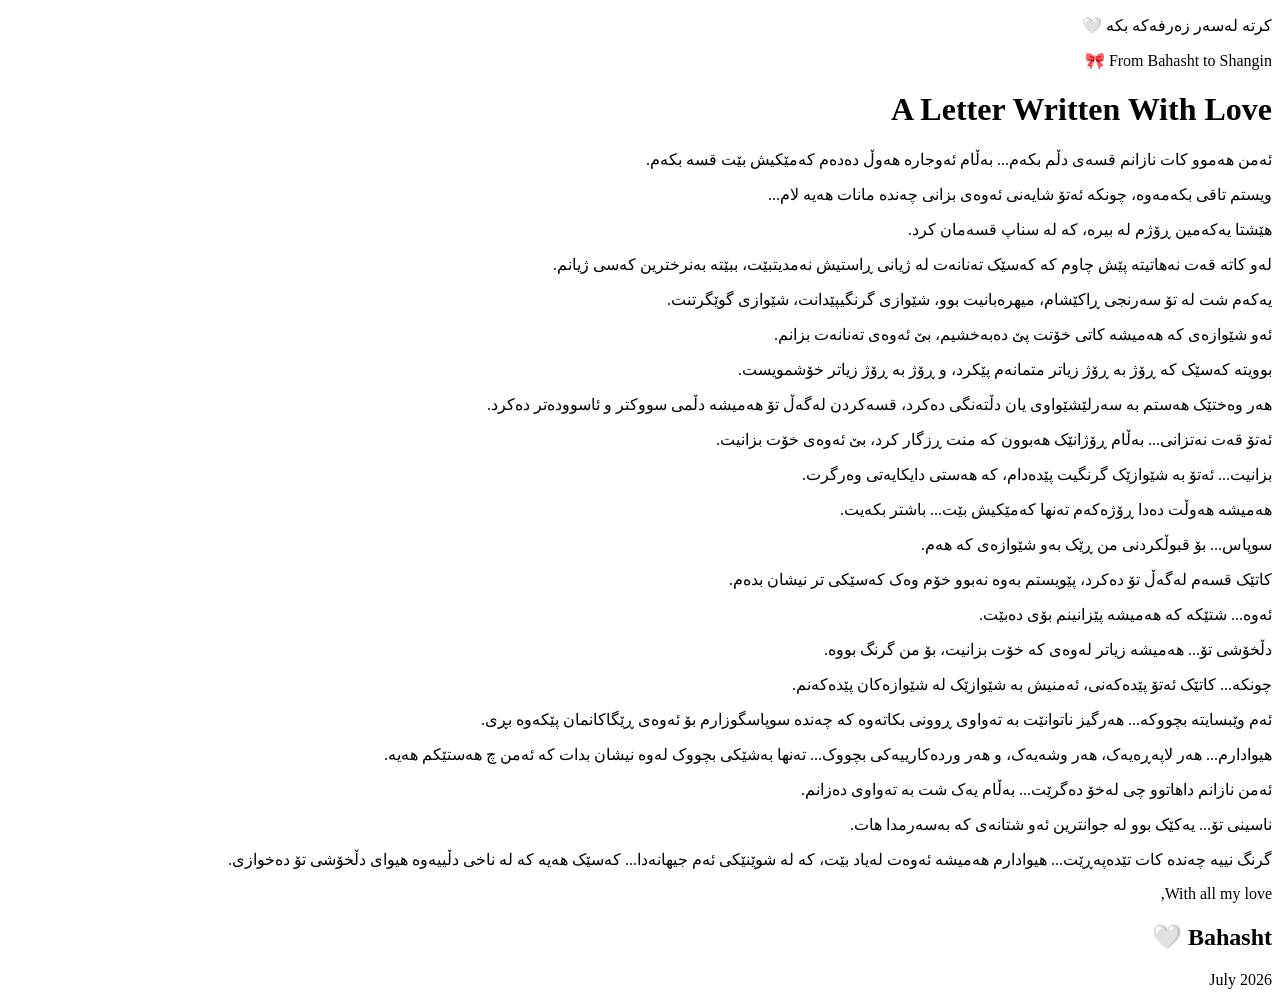
==== letter.html @ 759fcafc "Create letter.html" ====
<!DOCTYPE html>
<html lang="ku" dir="rtl">

<head>

    <meta charset="UTF-8">

    <meta
        name="viewport"
        content="width=device-width, initial-scale=1.0">

    <title>My Letter 🤍</title>

    <link
        rel="preconnect"
        href="https://fonts.googleapis.com">

    <link
        rel="preconnect"
        href="https://fonts.gstatic.com"
        crossorigin>

    <link
        href="https://fonts.googleapis.com/css2?family=Poppins:wght@300;400;500;600;700&family=Noto+Sans+Arabic:wght@400;500;700&display=swap"
        rel="stylesheet">

    <link
        rel="stylesheet"
        href="letter.css">

</head>

<body>

    <div class="blur blur-one"></div>
    <div class="blur blur-two"></div>

    <main class="letter-page">

        <div class="envelope-area">

            <div
                class="envelope"
                id="envelope">

                <div class="envelope-top"></div>

                <div class="envelope-body"></div>

                <div class="envelope-shadow"></div>

            </div>

            <p class="tap-text">

                کرتە لەسەر زەرفەکە بکە 🤍

            </p>

        </div>
                    <!-- ========================= -->
            <!-- Letter Paper -->
            <!-- ========================= -->

            <div
                class="letter-paper"
                id="letterPaper">

                <div class="paper-header">

                    <span class="paper-subtitle">

                        From Bahasht to Shangin 🎀

                    </span>

                    <h1>

                        A Letter Written
                        With Love

                    </h1>

                    <div class="paper-line"></div>

                </div>

                <div class="paper-content">

                    <p class="letter-paragraph">

                        ئەمن هەموو کات نازانم
                        قسەی دڵم بکەم...
                        بەڵام ئەوجارە
                        هەوڵ دەدەم
                        کەمێکیش بێت
                        قسە بکەم.

                    </p>

                    <p class="letter-paragraph">

                        ویستم تاقی بکەمەوە،
                        چونکە ئەتۆ
                        شایەنی ئەوەی
                        بزانی چەندە
                        مانات هەیە
                        لام...

                    </p>

                    <p class="letter-paragraph">

                        هێشتا یەکەمین ڕۆژم
                        لە بیرە،
                        کە لە سناپ
                        قسەمان کرد.

                    </p>

                </div>

            </div>

        </div>

    </main>

    <script src="letter.js"></script>

</body>

</html>
                    <p class="letter-paragraph">

                        لەو کاتە
                        قەت نەهاتیتە پێش چاوم
                        کە کەسێک
                        تەنانەت لە ژیانی ڕاستیش
                        نەمدیتبێت،
                        ببێتە بەنرخترین
                        کەسی ژیانم.

                    </p>

                    <p class="letter-paragraph">

                        یەکەم شت
                        لە تۆ
                        سەرنجی ڕاکێشام،
                        میهرەبانیت بوو،
                        شێوازی گرنگیپێدانت،
                        شێوازی گوێگرتنت.

                    </p>

                    <p class="letter-paragraph">

                        ئەو شێوازەی
                        کە هەمیشە
                        کاتی خۆتت
                        پێ دەبەخشیم،
                        بێ ئەوەی
                        تەنانەت بزانم.

                    </p>

                    <p class="letter-paragraph">

                        بوویتە کەسێک
                        کە ڕۆژ بە ڕۆژ
                        زیاتر
                        متمانەم پێکرد،
                        و ڕۆژ بە ڕۆژ
                        زیاتر
                        خۆشمویست.

                    </p>
                                        <p class="letter-paragraph">

                        هەر وەختێک
                        هەستم بە
                        سەرلێشێواوی
                        یان دڵتەنگی دەکرد،

                        قسەکردن
                        لەگەڵ تۆ
                        هەمیشە
                        دڵمی سووکتر
                        و ئاسوودەتر دەکرد.

                    </p>

                    <p class="letter-paragraph">

                        ئەتۆ
                        قەت نەتزانی...

                        بەڵام
                        ڕۆژانێک هەبوون
                        کە منت
                        ڕزگار کرد،

                        بێ ئەوەی
                        خۆت
                        بزانیت.

                    </p>

                    <p class="letter-paragraph">

                        بزانیت...

                        ئەتۆ
                        بە شێوازێک
                        گرنگیت پێدەدام،

                        کە هەستی
                        دایکایەتی
                        وەرگرت.

                    </p>

                    <p class="letter-paragraph">

                        هەمیشە
                        هەوڵت دەدا

                        ڕۆژەکەم

                        تەنها
                        کەمێکیش بێت...

                        باشتر بکەیت.

                    </p>

                    <p class="letter-paragraph">

                        سوپاس...

                        بۆ قبوڵکردنی من

                        ڕێک
                        بەو شێوازەی
                        کە هەم.

                    </p>
                                        <p class="letter-paragraph">

                        کاتێک
                        قسەم لەگەڵ تۆ دەکرد،

                        پێویستم
                        بەوە نەبوو
                        خۆم
                        وەک کەسێکی تر
                        نیشان بدەم.

                    </p>

                    <p class="letter-paragraph">

                        ئەوە...

                        شتێکە
                        کە هەمیشە
                        پێزانینم
                        بۆی دەبێت.

                    </p>

                    <p class="letter-paragraph">

                        دڵخۆشی تۆ...

                        هەمیشە
                        زیاتر لەوەی
                        کە خۆت بزانیت،

                        بۆ من
                        گرنگ بووە.

                    </p>

                    <p class="letter-paragraph">

                        چونکە...

                        کاتێک
                        ئەتۆ پێدەکەنی،

                        ئەمنیش
                        بە شێوازێک
                        لە شێوازەکان
                        پێدەکەنم.

                    </p>

                    <p class="letter-paragraph">

                        ئەم وێبسایتە بچووکە...

                        هەرگیز
                        ناتوانێت
                        بە تەواوی
                        ڕوونی بکاتەوە

                        کە چەندە
                        سوپاسگوزارم

                        بۆ ئەوەی
                        ڕێگاکانمان
                        پێکەوە بڕی.

                    </p>
                                        <p class="letter-paragraph">

                        هیوادارم...

                        هەر لاپەڕەیەک،

                        هەر وشەیەک،

                        و هەر وردەکارییەکی بچووک...

                        تەنها بەشێکی بچووک

                        لەوە نیشان بدات

                        کە ئەمن

                        چ هەستێکم هەیە.

                    </p>

                    <p class="letter-paragraph">

                        ئەمن

                        نازانم

                        داهاتوو

                        چی لەخۆ دەگرێت...

                        بەڵام

                        یەک شت

                        بە تەواوی دەزانم.

                    </p>

                    <p class="letter-paragraph">

                        ناسینی تۆ...

                        یەکێک بوو

                        لە جوانترین

                        ئەو شتانەی

                        کە بەسەرمدا هات.

                    </p>

                    <p class="letter-paragraph">

                        گرنگ نییە

                        چەندە کات

                        تێدەپەڕێت...

                        هیوادارم

                        هەمیشە

                        ئەوەت لەیاد بێت،

                        کە لە شوێنێکی

                        ئەم جیهانەدا...

                        کەسێک هەیە

                        کە لە ناخی دڵییەوە

                        هیوای دڵخۆشی تۆ دەخوازی.

                    </p>

                </div>

                <div class="letter-footer">

                    <p class="footer-text">

                        With all my love,

                    </p>

                    <h2 class="signature">

                        Bahasht 🤍

                    </h2>

                    <span class="letter-date">

                        July 2026

                    </span>

                </div>

            </div>

        </div>

    </main>

    <script src="letter.js"></script>

</body>

</html>
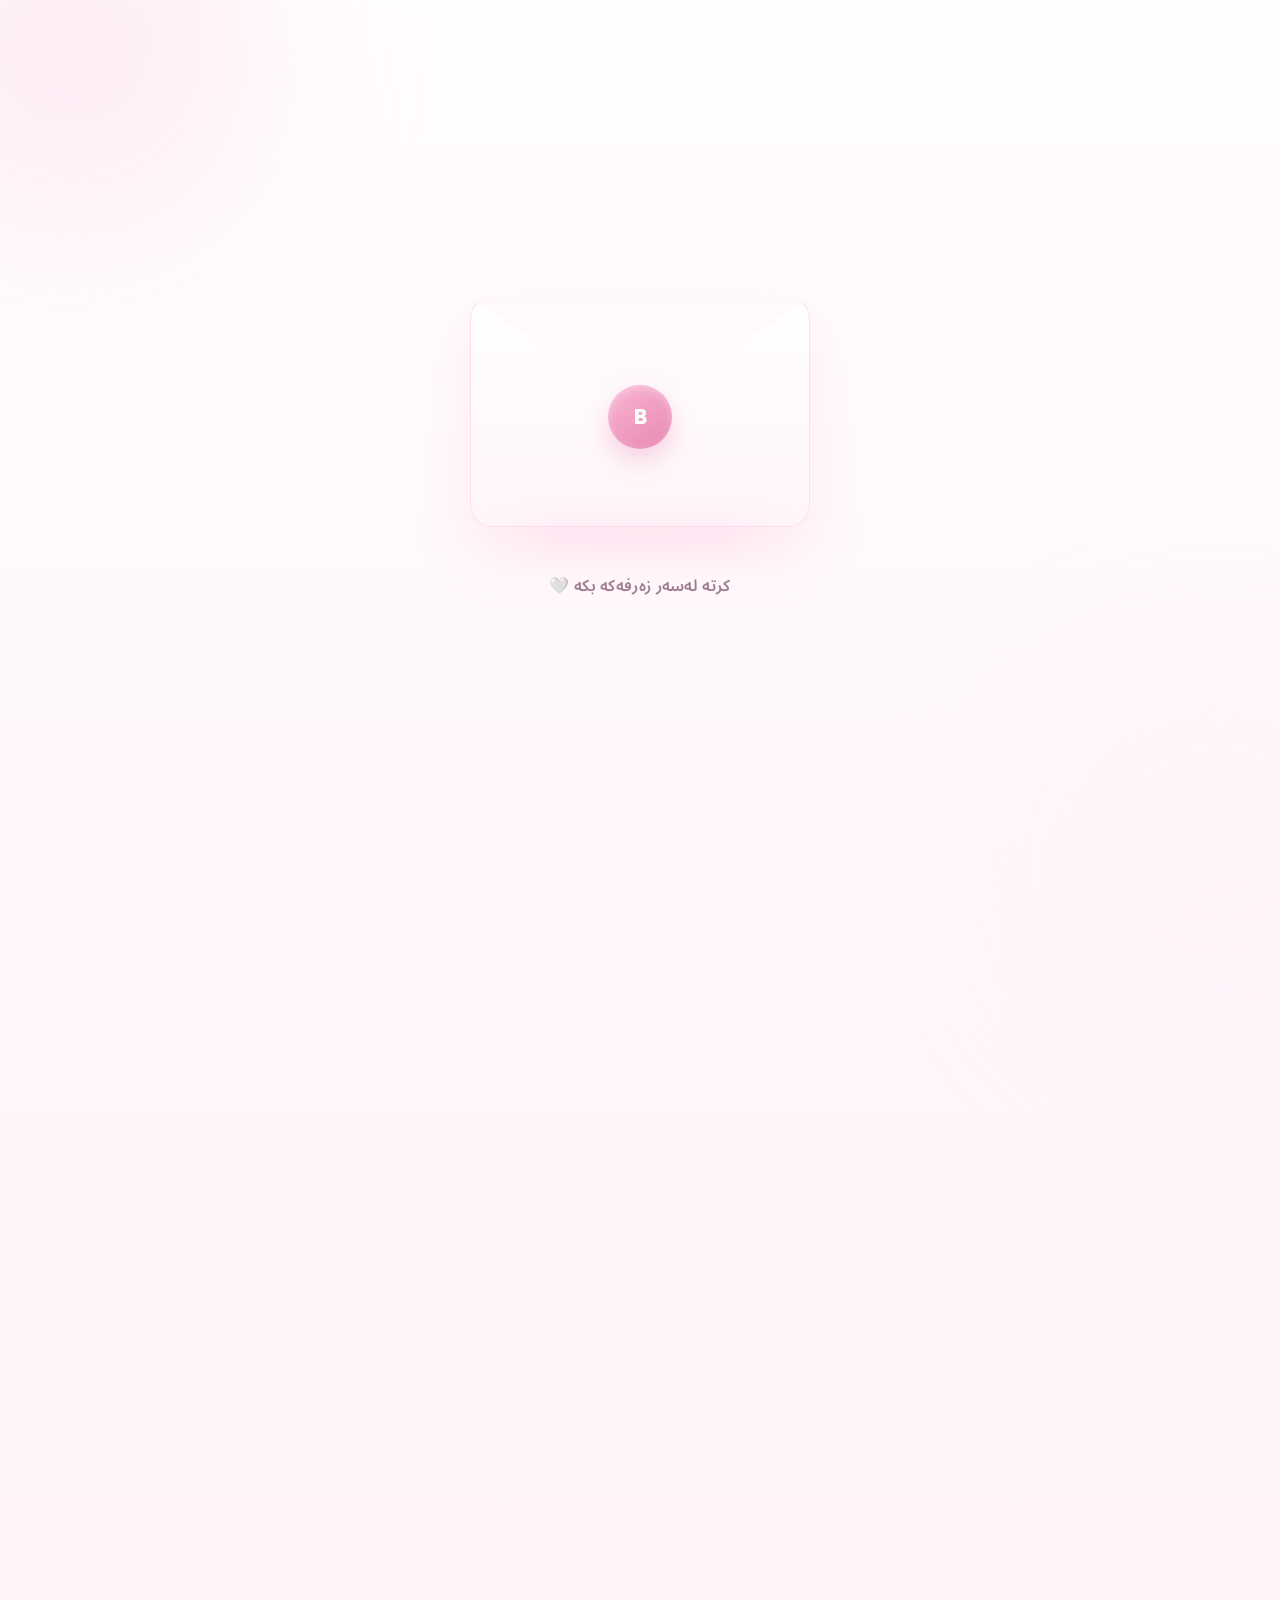
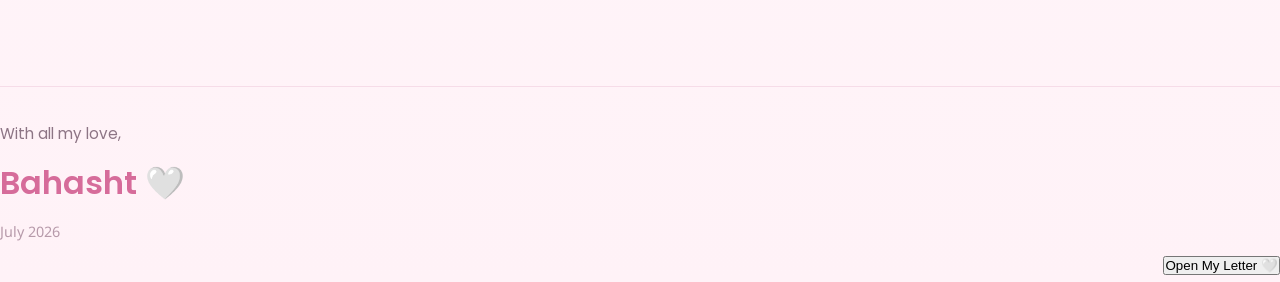
==== commit c46e1973: "Update letter.html" ====
--- a/letter.html
+++ b/letter.html
@@ -419,7 +419,11 @@
             </div>
 
         </div>
-
+<div class="continue-area">
+    <button id="continueBtn" class="continue-btn">
+        🤍 Open My Letter
+    </button>
+</div>
     </main>
 
     <script src="letter.js"></script>
--- a/letter.css
+++ b/letter.css
@@ -0,0 +1,745 @@
+/* ===========================================
+   Reset
+=========================================== */
+
+*{
+
+    margin:0;
+
+    padding:0;
+
+    box-sizing:border-box;
+
+}
+
+html{
+
+    scroll-behavior:smooth;
+
+}
+
+body{
+
+    font-family:"Noto Sans Arabic",sans-serif;
+
+    background:linear-gradient(
+        180deg,
+        #fffdfd 0%,
+        #fff7fb 45%,
+        #fff2f7 100%
+    );
+
+    color:#5f5460;
+
+    min-height:100vh;
+
+    overflow-x:hidden;
+
+    position:relative;
+
+}
+
+
+/* ===========================================
+   Background Blur
+=========================================== */
+
+.blur{
+
+    position:fixed;
+
+    border-radius:50%;
+
+    filter:blur(95px);
+
+    opacity:.55;
+
+    z-index:-1;
+
+}
+
+.blur-one{
+
+    width:320px;
+
+    height:320px;
+
+    background:#ffd9eb;
+
+    top:-120px;
+
+    left:-90px;
+
+}
+
+.blur-two{
+
+    width:280px;
+
+    height:280px;
+
+    background:#ffeff7;
+
+    bottom:-100px;
+
+    right:-80px;
+
+}
+
+
+/* ===========================================
+   Page
+=========================================== */
+
+.letter-page{
+
+    width:min(92%,820px);
+
+    margin:auto;
+
+    min-height:100vh;
+
+    display:flex;
+
+    justify-content:center;
+
+    align-items:center;
+
+    padding:70px 0;
+
+}
+
+.envelope-area{
+
+    width:100%;
+
+    text-align:center;
+
+}
+/* ===========================================
+   Envelope
+=========================================== */
+
+.envelope{
+
+    position:relative;
+
+    width:340px;
+
+    height:230px;
+
+    margin:0 auto;
+
+    cursor:pointer;
+
+    transition:
+        transform .45s ease;
+
+    animation:floatEnvelope 4s ease-in-out infinite;
+
+}
+
+.envelope:hover{
+
+    transform:scale(1.02);
+
+}
+
+.envelope-body{
+
+    position:absolute;
+
+    inset:0;
+
+    background:linear-gradient(
+        180deg,
+        #fffefe 0%,
+        #fff5fa 100%
+    );
+
+    border-radius:22px;
+
+    border:1px solid rgba(255,220,235,.9);
+
+    box-shadow:
+        0 25px 55px rgba(255,181,212,.22);
+
+}
+
+.envelope-top{
+
+    position:absolute;
+
+    left:0;
+
+    top:0;
+
+    width:100%;
+
+    height:115px;
+
+    background:#fff9fc;
+
+    clip-path:polygon(0 0,100% 0,50% 100%);
+
+    border-top-left-radius:22px;
+
+    border-top-right-radius:22px;
+
+    transform-origin:top;
+
+    transition:transform .9s ease;
+
+    z-index:5;
+
+}
+
+.envelope-shadow{
+
+    position:absolute;
+
+    left:50%;
+
+    bottom:-22px;
+
+    transform:translateX(-50%);
+
+    width:75%;
+
+    height:22px;
+
+    background:rgba(255,196,220,.35);
+
+    filter:blur(18px);
+
+    border-radius:50%;
+
+}
+/* ===========================================
+   Wax Seal
+=========================================== */
+
+.envelope::after{
+
+    content:"B";
+
+    position:absolute;
+
+    left:50%;
+
+    top:52%;
+
+    transform:translate(-50%,-50%);
+
+    width:64px;
+
+    height:64px;
+
+    border-radius:50%;
+
+    background:linear-gradient(
+        145deg,
+        #f9b4d2,
+        #e889b3
+    );
+
+    color:#ffffff;
+
+    font-family:"Poppins",sans-serif;
+
+    font-size:1.3rem;
+
+    font-weight:700;
+
+    display:flex;
+
+    align-items:center;
+
+    justify-content:center;
+
+    box-shadow:
+        0 12px 25px rgba(233,137,179,.35),
+        inset 0 3px 8px rgba(255,255,255,.35);
+
+    z-index:8;
+
+    transition:
+        transform .8s ease,
+        opacity .6s ease;
+
+}
+
+
+/* ===========================================
+   Tap Text
+=========================================== */
+
+.tap-text{
+
+    margin-top:42px;
+
+    font-size:1rem;
+
+    color:#9c7d90;
+
+    font-weight:600;
+
+    letter-spacing:.3px;
+
+    animation:fadeText 2.5s ease-in-out infinite;
+
+}
+
+
+/* ===========================================
+   Floating Animation
+=========================================== */
+
+@keyframes floatEnvelope{
+
+    0%{
+
+        transform:translateY(0);
+
+    }
+
+    50%{
+
+        transform:translateY(-10px);
+
+    }
+
+    100%{
+
+        transform:translateY(0);
+
+    }
+
+}
+
+@keyframes fadeText{
+
+    0%{
+
+        opacity:.45;
+
+    }
+
+    50%{
+
+        opacity:1;
+
+    }
+
+    100%{
+
+        opacity:.45;
+
+    }
+
+}
+/* ===========================================
+   Letter Paper
+=========================================== */
+
+.letter-paper{
+
+    position:absolute;
+
+    left:50%;
+
+    top:35px;
+
+    transform:translateX(-50%) translateY(80px);
+
+    width:88%;
+
+    background:#fffefd;
+
+    border-radius:22px;
+
+    padding:42px 34px;
+
+    box-shadow:
+        0 22px 50px rgba(255,188,217,.18);
+
+    border:1px solid rgba(255,235,244,.9);
+
+    opacity:0;
+
+    visibility:hidden;
+
+    transition:
+        all .9s ease;
+
+    z-index:2;
+
+}
+
+.paper-header{
+
+    text-align:center;
+
+    margin-bottom:42px;
+
+}
+
+.paper-subtitle{
+
+    display:inline-block;
+
+    padding:8px 20px;
+
+    border-radius:999px;
+
+    background:#fff2f8;
+
+    color:#d56b99;
+
+    font-family:"Poppins",sans-serif;
+
+    font-weight:600;
+
+    font-size:.9rem;
+
+}
+
+.paper-header h1{
+
+    margin-top:18px;
+
+    color:#6b5262;
+
+    font-family:"Poppins",sans-serif;
+
+    font-size:2rem;
+
+    font-weight:700;
+
+}
+
+.paper-line{
+
+    width:90px;
+
+    height:4px;
+
+    margin:22px auto 0;
+
+    border-radius:999px;
+
+    background:linear-gradient(
+        90deg,
+        #ffbfdc,
+        #ffe2ef
+    );
+
+}
+/* ===========================================
+   Letter Content
+=========================================== */
+
+.paper-content{
+
+    display:flex;
+
+    flex-direction:column;
+
+    gap:26px;
+
+}
+
+.letter-paragraph{
+
+    color:#675865;
+
+    font-size:1.05rem;
+
+    line-height:2.4;
+
+    font-weight:500;
+
+    opacity:0;
+
+    transform:translateY(25px);
+
+    transition:
+        opacity .8s ease,
+        transform .8s ease;
+
+}
+
+.letter-paragraph.show{
+
+    opacity:1;
+
+    transform:translateY(0);
+
+}
+
+
+/* ===========================================
+   Letter Footer
+=========================================== */
+
+.letter-footer{
+
+    margin-top:60px;
+
+    padding-top:35px;
+
+    border-top:1px solid #f6dce8;
+
+    text-align:left;
+
+    direction:ltr;
+
+}
+
+.footer-text{
+
+    font-family:"Poppins",sans-serif;
+
+    color:#8d7585;
+
+    font-size:.95rem;
+
+    margin-bottom:14px;
+
+}
+
+.signature{
+
+    font-family:"Poppins",sans-serif;
+
+    color:#d66c9a;
+
+    font-size:2rem;
+
+    font-weight:600;
+
+}
+
+.letter-date{
+
+    display:block;
+
+    margin-top:10px;
+
+    color:#b79aaa;
+
+    font-size:.9rem;
+
+}
+/* ===========================================
+   Open Envelope
+=========================================== */
+
+.envelope.open .envelope-top{
+
+    transform:rotateX(180deg);
+
+}
+
+.envelope.open::after{
+
+    opacity:0;
+
+    transform:translate(-50%,-50%) scale(.7);
+
+}
+
+.letter-paper.show{
+
+    opacity:1;
+
+    visibility:visible;
+
+    transform:translateX(-50%) translateY(-20px);
+
+}
+
+
+/* ===========================================
+   Responsive
+=========================================== */
+
+@media (max-width:768px){
+
+    .envelope{
+
+        width:290px;
+
+        height:200px;
+
+    }
+
+    .letter-paper{
+
+        width:94%;
+
+        padding:30px 22px;
+
+    }
+
+    .paper-header h1{
+
+        font-size:1.6rem;
+
+    }
+
+    .letter-paragraph{
+
+        font-size:1rem;
+
+        line-height:2.2;
+
+    }
+
+    .signature{
+
+        font-size:1.7rem;
+
+    }
+
+}
+
+@media (max-width:480px){
+
+    .letter-page{
+
+        padding:40px 0;
+
+    }
+
+    .envelope{
+
+        width:250px;
+
+        height:175px;
+
+    }
+
+    .tap-text{
+
+        font-size:.9rem;
+
+    }
+
+    .paper-subtitle{
+
+        font-size:.8rem;
+
+    }
+
+    .paper-header h1{
+
+        font-size:1.35rem;
+
+    }
+
+    .letter-paper{
+
+        border-radius:18px;
+
+        padding:24px 18px;
+
+    }
+
+    .letter-paragraph{
+
+        font-size:.95rem;
+
+        line-height:2.1;
+
+    }
+
+    .signature{
+
+        font-size:1.5rem;
+
+    }
+
+/* ===========================================
+   Sparkles
+=========================================== */
+
+.sparkle{
+
+    position:fixed;
+
+    pointer-events:none;
+
+    user-select:none;
+
+    z-index:1000;
+
+    animation:sparkle 1.8s ease forwards;
+
+}
+
+@keyframes sparkle{
+
+    0%{
+
+        opacity:0;
+
+        transform:scale(.3);
+
+    }
+
+    50%{
+
+        opacity:1;
+
+        transform:scale(1);
+
+    }
+
+    100%{
+
+        opacity:0;
+
+        transform:translateY(-30px) scale(.6);
+
+    }
+
+}
+
+// ==========================================
+// Continue Button
+// ==========================================
+
+const continueButton =
+document.getElementById("continueButton");
+
+function showContinueButton(){
+
+    setTimeout(()=>{
+
+        if(continueButton){
+
+            continueButton.classList.add("show");
+
+        }
+
+    },2500);
+
+}
+
+continueButton?.addEventListener("click",()=>{
+
+    window.location.href="story.html";
+
+});
+
+
+// ==========================================
+// Show Button After Reading
+// ==========================================
+
+setTimeout(()=>{
+
+    showContinueButton();
+
+},5000);
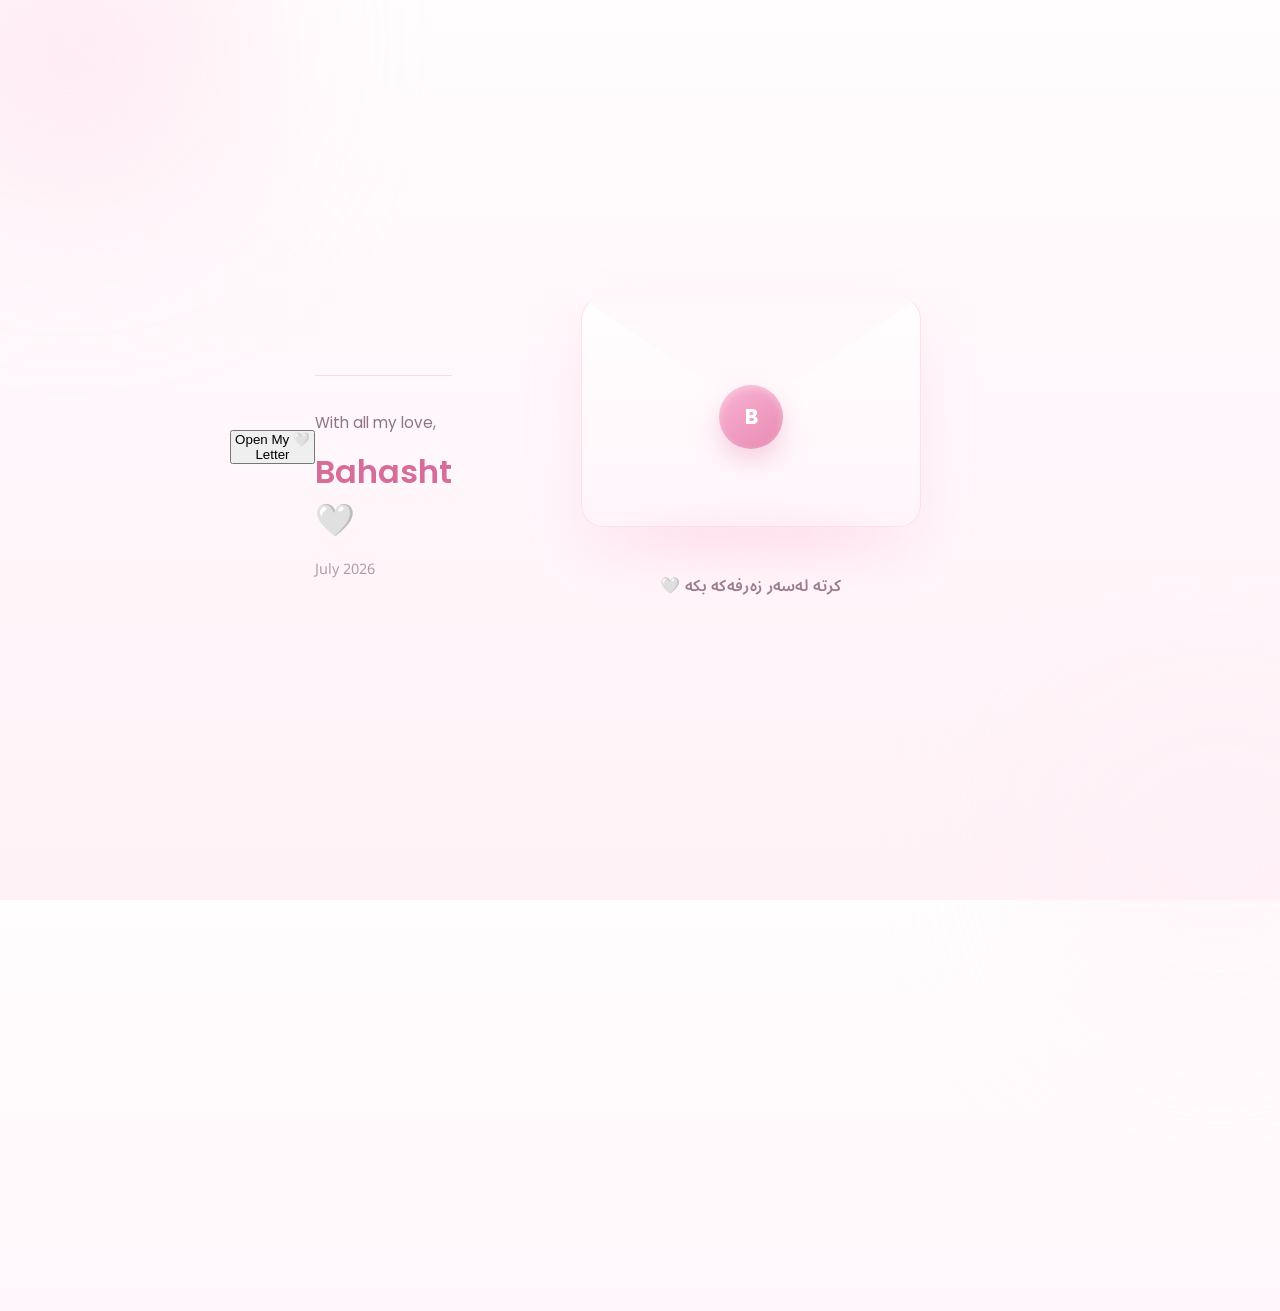
==== commit 7a43d620: "Update letter.html" ====
--- a/letter.html
+++ b/letter.html
@@ -119,18 +119,6 @@
                     </p>
 
                 </div>
-
-            </div>
-
-        </div>
-
-    </main>
-
-    <script src="letter.js"></script>
-
-</body>
-
-</html>
                     <p class="letter-paragraph">
 
                         لەو کاتە
--- a/letter.css
+++ b/letter.css
@@ -703,43 +703,3 @@
         transform:translateY(-30px) scale(.6);
 
     }
-
-}
-
-// ==========================================
-// Continue Button
-// ==========================================
-
-const continueButton =
-document.getElementById("continueButton");
-
-function showContinueButton(){
-
-    setTimeout(()=>{
-
-        if(continueButton){
-
-            continueButton.classList.add("show");
-
-        }
-
-    },2500);
-
-}
-
-continueButton?.addEventListener("click",()=>{
-
-    window.location.href="story.html";
-
-});
-
-
-// ==========================================
-// Show Button After Reading
-// ==========================================
-
-setTimeout(()=>{
-
-    showContinueButton();
-
-},5000);
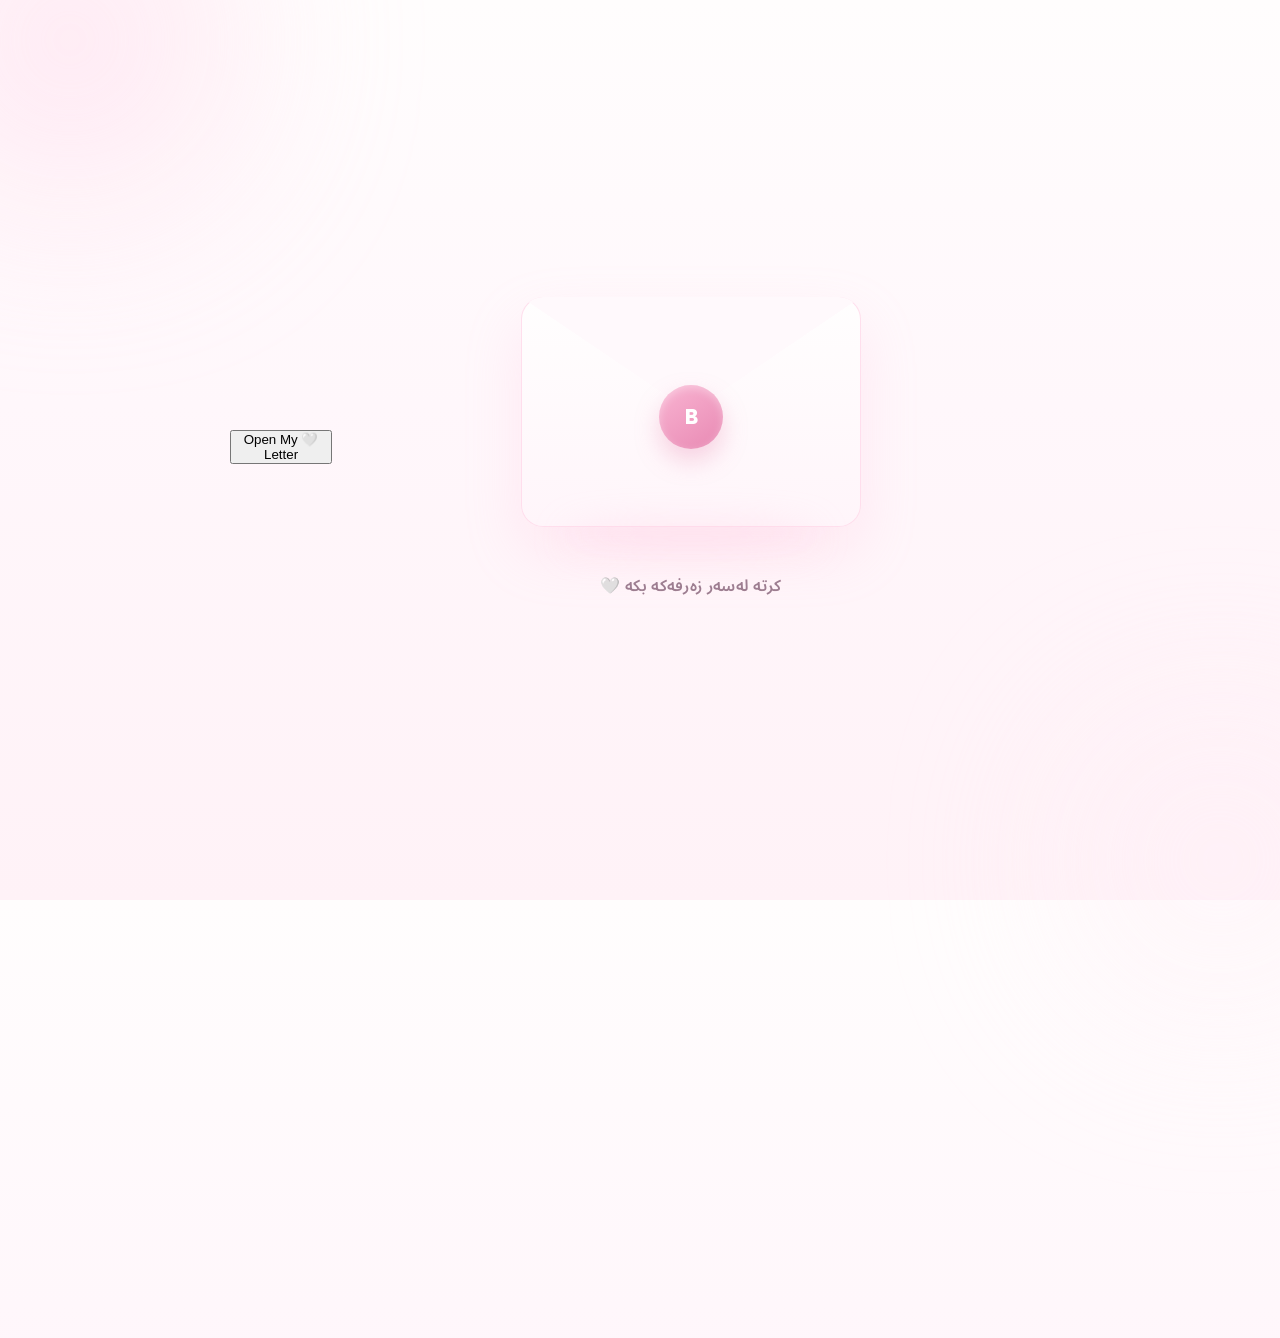
==== commit 08d9ab9a: "Create letter.html" ====
--- a/letter.html
+++ b/letter.html
@@ -2,420 +2,185 @@
 <html lang="ku" dir="rtl">
 
 <head>
-
     <meta charset="UTF-8">
-
-    <meta
-        name="viewport"
-        content="width=device-width, initial-scale=1.0">
+    <meta name="viewport" content="width=device-width, initial-scale=1.0">
 
     <title>My Letter 🤍</title>
 
-    <link
-        rel="preconnect"
-        href="https://fonts.googleapis.com">
+    <link rel="preconnect" href="https://fonts.googleapis.com">
+    <link rel="preconnect" href="https://fonts.gstatic.com" crossorigin>
 
-    <link
-        rel="preconnect"
-        href="https://fonts.gstatic.com"
-        crossorigin>
+    <link href="https://fonts.googleapis.com/css2?family=Poppins:wght@300;400;500;600;700&family=Noto+Sans+Arabic:wght@400;500;700&display=swap" rel="stylesheet">
 
-    <link
-        href="https://fonts.googleapis.com/css2?family=Poppins:wght@300;400;500;600;700&family=Noto+Sans+Arabic:wght@400;500;700&display=swap"
-        rel="stylesheet">
-
-    <link
-        rel="stylesheet"
-        href="letter.css">
-
+    <link rel="stylesheet" href="letter_fixed.css">
 </head>
 
 <body>
 
-    <div class="blur blur-one"></div>
-    <div class="blur blur-two"></div>
+<div class="blur blur-one"></div>
+<div class="blur blur-two"></div>
 
-    <main class="letter-page">
+<main class="letter-page">
 
-        <div class="envelope-area">
+<div class="envelope-area">
 
-            <div
-                class="envelope"
-                id="envelope">
+<div class="envelope" id="envelope">
 
-                <div class="envelope-top"></div>
+<div class="envelope-top"></div>
 
-                <div class="envelope-body"></div>
+<div class="envelope-body"></div>
 
-                <div class="envelope-shadow"></div>
+<div class="envelope-shadow"></div>
 
-            </div>
+</div>
 
-            <p class="tap-text">
+<p class="tap-text">
+کرتە لەسەر زەرفەکە بکە 🤍
+</p>
 
-                کرتە لەسەر زەرفەکە بکە 🤍
+</div>
 
-            </p>
+<div class="letter-paper" id="letterPaper">
 
-        </div>
-                    <!-- ========================= -->
-            <!-- Letter Paper -->
-            <!-- ========================= -->
+<div class="paper-header">
 
-            <div
-                class="letter-paper"
-                id="letterPaper">
+<span class="paper-subtitle">
+From Bahasht to Shangin 🎀
+</span>
 
-                <div class="paper-header">
+<h1>
+A Letter Written With Love
+</h1>
 
-                    <span class="paper-subtitle">
+<div class="paper-line"></div>
 
-                        From Bahasht to Shangin 🎀
+</div>
 
-                    </span>
+<div class="paper-content">
+  <p class="letter-paragraph">
+هەمیشە هەوڵت دەدا
+ڕۆژەکەم
+تەنها کەمێکیش بێت
+باشتر بکەیت.
+</p>
 
-                    <h1>
+<p class="letter-paragraph">
+سوپاس...
+بۆ قبوڵکردنی من
+ڕێک بەو شێوازەی
+کە هەم.
+</p>
 
-                        A Letter Written
-                        With Love
+<p class="letter-paragraph">
+کاتێک قسەم لەگەڵ تۆ دەکرد،
+پێویستم بەوە نەبوو
+خۆم وەک کەسێکی تر
+نیشان بدەم.
+</p>
 
-                    </h1>
+<p class="letter-paragraph">
+ئەوە...
+شتێکە
+کە هەمیشە
+پێزانینم بۆی دەبێت.
+</p>
 
-                    <div class="paper-line"></div>
+<p class="letter-paragraph">
+دڵخۆشی تۆ...
+هەمیشە زیاتر لەوەی
+کە خۆت بزانیت،
+بۆ من گرنگ بووە.
+</p>
 
-                </div>
+<p class="letter-paragraph">
+چونکە...
+کاتێک ئەتۆ پێدەکەنی،
+ئەمنیش بە شێوازێک
+لە شێوازەکان
+پێدەکەنم.
+</p>
 
-                <div class="paper-content">
+<p class="letter-paragraph">
+ئەم وێبسایتە بچووکە...
+هەرگیز ناتوانێت
+بە تەواوی ڕوونی بکاتەوە
+کە چەندە سوپاسگوزارم
+بۆ ئەوەی ڕێگاکانمان
+پێکەوە بڕی.
+</p>
 
-                    <p class="letter-paragraph">
+<p class="letter-paragraph">
+هیوادارم...
+هەر لاپەڕەیەک،
+هەر وشەیەک،
+و هەر وردەکارییەکی بچووک...
+تەنها بەشێکی بچووک
+لەوە نیشان بدات
+کە ئەمن
+چ هەستێکم هەیە.
+</p>
 
-                        ئەمن هەموو کات نازانم
-                        قسەی دڵم بکەم...
-                        بەڵام ئەوجارە
-                        هەوڵ دەدەم
-                        کەمێکیش بێت
-                        قسە بکەم.
+<p class="letter-paragraph">
+ئەمن نازانم
+داهاتوو
+چی لەخۆ دەگرێت...
+بەڵام
+یەک شت
+بە تەواوی دەزانم.
+</p>
 
-                    </p>
+<p class="letter-paragraph">
+ناسینی تۆ...
+یەکێک بوو
+لە جوانترین
+ئەو شتانەی
+کە بەسەرمدا هات.
+</p>
 
-                    <p class="letter-paragraph">
+<p class="letter-paragraph">
+گرنگ نییە
+چەندە کات
+تێدەپەڕێت...
+هیوادارم
+هەمیشە
+ئەوەت لەیاد بێت،
+کە لە شوێنێکی
+ئەم جیهانەدا...
+کەسێک هەیە
+کە لە ناخی دڵییەوە
+هیوای دڵخۆشی تۆ دەخوازی.
+</p>
+</div>
 
-                        ویستم تاقی بکەمەوە،
-                        چونکە ئەتۆ
-                        شایەنی ئەوەی
-                        بزانی چەندە
-                        مانات هەیە
-                        لام...
+<div class="letter-footer">
 
-                    </p>
+    <p class="footer-text">
+        With all my love,
+    </p>
 
-                    <p class="letter-paragraph">
+    <h2 class="signature">
+        Bahasht 🤍
+    </h2>
 
-                        هێشتا یەکەمین ڕۆژم
-                        لە بیرە،
-                        کە لە سناپ
-                        قسەمان کرد.
+    <span class="letter-date">
+        July 2026
+    </span>
 
-                    </p>
+</div>
 
-                </div>
-                    <p class="letter-paragraph">
+</div>
 
-                        لەو کاتە
-                        قەت نەهاتیتە پێش چاوم
-                        کە کەسێک
-                        تەنانەت لە ژیانی ڕاستیش
-                        نەمدیتبێت،
-                        ببێتە بەنرخترین
-                        کەسی ژیانم.
+<div class="continue-area">
 
-                    </p>
-
-                    <p class="letter-paragraph">
-
-                        یەکەم شت
-                        لە تۆ
-                        سەرنجی ڕاکێشام،
-                        میهرەبانیت بوو،
-                        شێوازی گرنگیپێدانت،
-                        شێوازی گوێگرتنت.
-
-                    </p>
-
-                    <p class="letter-paragraph">
-
-                        ئەو شێوازەی
-                        کە هەمیشە
-                        کاتی خۆتت
-                        پێ دەبەخشیم،
-                        بێ ئەوەی
-                        تەنانەت بزانم.
-
-                    </p>
-
-                    <p class="letter-paragraph">
-
-                        بوویتە کەسێک
-                        کە ڕۆژ بە ڕۆژ
-                        زیاتر
-                        متمانەم پێکرد،
-                        و ڕۆژ بە ڕۆژ
-                        زیاتر
-                        خۆشمویست.
-
-                    </p>
-                                        <p class="letter-paragraph">
-
-                        هەر وەختێک
-                        هەستم بە
-                        سەرلێشێواوی
-                        یان دڵتەنگی دەکرد،
-
-                        قسەکردن
-                        لەگەڵ تۆ
-                        هەمیشە
-                        دڵمی سووکتر
-                        و ئاسوودەتر دەکرد.
-
-                    </p>
-
-                    <p class="letter-paragraph">
-
-                        ئەتۆ
-                        قەت نەتزانی...
-
-                        بەڵام
-                        ڕۆژانێک هەبوون
-                        کە منت
-                        ڕزگار کرد،
-
-                        بێ ئەوەی
-                        خۆت
-                        بزانیت.
-
-                    </p>
-
-                    <p class="letter-paragraph">
-
-                        بزانیت...
-
-                        ئەتۆ
-                        بە شێوازێک
-                        گرنگیت پێدەدام،
-
-                        کە هەستی
-                        دایکایەتی
-                        وەرگرت.
-
-                    </p>
-
-                    <p class="letter-paragraph">
-
-                        هەمیشە
-                        هەوڵت دەدا
-
-                        ڕۆژەکەم
-
-                        تەنها
-                        کەمێکیش بێت...
-
-                        باشتر بکەیت.
-
-                    </p>
-
-                    <p class="letter-paragraph">
-
-                        سوپاس...
-
-                        بۆ قبوڵکردنی من
-
-                        ڕێک
-                        بەو شێوازەی
-                        کە هەم.
-
-                    </p>
-                                        <p class="letter-paragraph">
-
-                        کاتێک
-                        قسەم لەگەڵ تۆ دەکرد،
-
-                        پێویستم
-                        بەوە نەبوو
-                        خۆم
-                        وەک کەسێکی تر
-                        نیشان بدەم.
-
-                    </p>
-
-                    <p class="letter-paragraph">
-
-                        ئەوە...
-
-                        شتێکە
-                        کە هەمیشە
-                        پێزانینم
-                        بۆی دەبێت.
-
-                    </p>
-
-                    <p class="letter-paragraph">
-
-                        دڵخۆشی تۆ...
-
-                        هەمیشە
-                        زیاتر لەوەی
-                        کە خۆت بزانیت،
-
-                        بۆ من
-                        گرنگ بووە.
-
-                    </p>
-
-                    <p class="letter-paragraph">
-
-                        چونکە...
-
-                        کاتێک
-                        ئەتۆ پێدەکەنی،
-
-                        ئەمنیش
-                        بە شێوازێک
-                        لە شێوازەکان
-                        پێدەکەنم.
-
-                    </p>
-
-                    <p class="letter-paragraph">
-
-                        ئەم وێبسایتە بچووکە...
-
-                        هەرگیز
-                        ناتوانێت
-                        بە تەواوی
-                        ڕوونی بکاتەوە
-
-                        کە چەندە
-                        سوپاسگوزارم
-
-                        بۆ ئەوەی
-                        ڕێگاکانمان
-                        پێکەوە بڕی.
-
-                    </p>
-                                        <p class="letter-paragraph">
-
-                        هیوادارم...
-
-                        هەر لاپەڕەیەک،
-
-                        هەر وشەیەک،
-
-                        و هەر وردەکارییەکی بچووک...
-
-                        تەنها بەشێکی بچووک
-
-                        لەوە نیشان بدات
-
-                        کە ئەمن
-
-                        چ هەستێکم هەیە.
-
-                    </p>
-
-                    <p class="letter-paragraph">
-
-                        ئەمن
-
-                        نازانم
-
-                        داهاتوو
-
-                        چی لەخۆ دەگرێت...
-
-                        بەڵام
-
-                        یەک شت
-
-                        بە تەواوی دەزانم.
-
-                    </p>
-
-                    <p class="letter-paragraph">
-
-                        ناسینی تۆ...
-
-                        یەکێک بوو
-
-                        لە جوانترین
-
-                        ئەو شتانەی
-
-                        کە بەسەرمدا هات.
-
-                    </p>
-
-                    <p class="letter-paragraph">
-
-                        گرنگ نییە
-
-                        چەندە کات
-
-                        تێدەپەڕێت...
-
-                        هیوادارم
-
-                        هەمیشە
-
-                        ئەوەت لەیاد بێت،
-
-                        کە لە شوێنێکی
-
-                        ئەم جیهانەدا...
-
-                        کەسێک هەیە
-
-                        کە لە ناخی دڵییەوە
-
-                        هیوای دڵخۆشی تۆ دەخوازی.
-
-                    </p>
-
-                </div>
-
-                <div class="letter-footer">
-
-                    <p class="footer-text">
-
-                        With all my love,
-
-                    </p>
-
-                    <h2 class="signature">
-
-                        Bahasht 🤍
-
-                    </h2>
-
-                    <span class="letter-date">
-
-                        July 2026
-
-                    </span>
-
-                </div>
-
-            </div>
-
-        </div>
-<div class="continue-area">
     <button id="continueBtn" class="continue-btn">
         🤍 Open My Letter
     </button>
+
 </div>
-    </main>
 
-    <script src="letter.js"></script>
+</main>
+
+<script src="letter_fixed.js"></script>
 
 </body>
-
 </html>
--- a/letter_fixed.css
+++ b/letter_fixed.css
@@ -0,0 +1,708 @@
+/* ===========================================
+   Reset
+=========================================== */
+
+*{
+
+    margin:0;
+
+    padding:0;
+
+    box-sizing:border-box;
+
+}
+
+html{
+
+    scroll-behavior:smooth;
+
+}
+
+body{
+
+    font-family:"Noto Sans Arabic",sans-serif;
+
+    background:linear-gradient(
+        180deg,
+        #fffdfd 0%,
+        #fff7fb 45%,
+        #fff2f7 100%
+    );
+
+    color:#5f5460;
+
+    min-height:100vh;
+
+    overflow-x:hidden;
+
+    position:relative;
+
+}
+
+
+/* ===========================================
+   Background Blur
+=========================================== */
+
+.blur{
+
+    position:fixed;
+
+    border-radius:50%;
+
+    filter:blur(95px);
+
+    opacity:.55;
+
+    z-index:-1;
+
+}
+
+.blur-one{
+
+    width:320px;
+
+    height:320px;
+
+    background:#ffd9eb;
+
+    top:-120px;
+
+    left:-90px;
+
+}
+
+.blur-two{
+
+    width:280px;
+
+    height:280px;
+
+    background:#ffeff7;
+
+    bottom:-100px;
+
+    right:-80px;
+
+}
+
+
+/* ===========================================
+   Page
+=========================================== */
+
+.letter-page{
+
+    width:min(92%,820px);
+
+    margin:auto;
+
+    min-height:100vh;
+
+    display:flex;
+
+    justify-content:center;
+
+    align-items:center;
+
+    padding:70px 0;
+
+}
+
+.envelope-area{
+
+    width:100%;
+
+    text-align:center;
+
+}
+/* ===========================================
+   Envelope
+=========================================== */
+
+.envelope{
+
+    position:relative;
+
+    width:340px;
+
+    height:230px;
+
+    margin:0 auto;
+
+    cursor:pointer;
+
+    transition:
+        transform .45s ease;
+
+    animation:floatEnvelope 4s ease-in-out infinite;
+
+}
+
+.envelope:hover{
+
+    transform:scale(1.02);
+
+}
+
+.envelope-body{
+
+    position:absolute;
+
+    inset:0;
+
+    background:linear-gradient(
+        180deg,
+        #fffefe 0%,
+        #fff5fa 100%
+    );
+
+    border-radius:22px;
+
+    border:1px solid rgba(255,220,235,.9);
+
+    box-shadow:
+        0 25px 55px rgba(255,181,212,.22);
+
+}
+
+.envelope-top{
+
+    position:absolute;
+
+    left:0;
+
+    top:0;
+
+    width:100%;
+
+    height:115px;
+
+    background:#fff9fc;
+
+    clip-path:polygon(0 0,100% 0,50% 100%);
+
+    border-top-left-radius:22px;
+
+    border-top-right-radius:22px;
+
+    transform-origin:top;
+
+    transition:transform .9s ease;
+
+    z-index:5;
+
+}
+
+.envelope-shadow{
+
+    position:absolute;
+
+    left:50%;
+
+    bottom:-22px;
+
+    transform:translateX(-50%);
+
+    width:75%;
+
+    height:22px;
+
+    background:rgba(255,196,220,.35);
+
+    filter:blur(18px);
+
+    border-radius:50%;
+
+}
+/* ===========================================
+   Wax Seal
+=========================================== */
+
+.envelope::after{
+
+    content:"B";
+
+    position:absolute;
+
+    left:50%;
+
+    top:52%;
+
+    transform:translate(-50%,-50%);
+
+    width:64px;
+
+    height:64px;
+
+    border-radius:50%;
+
+    background:linear-gradient(
+        145deg,
+        #f9b4d2,
+        #e889b3
+    );
+
+    color:#ffffff;
+
+    font-family:"Poppins",sans-serif;
+
+    font-size:1.3rem;
+
+    font-weight:700;
+
+    display:flex;
+
+    align-items:center;
+
+    justify-content:center;
+
+    box-shadow:
+        0 12px 25px rgba(233,137,179,.35),
+        inset 0 3px 8px rgba(255,255,255,.35);
+
+    z-index:8;
+
+    transition:
+        transform .8s ease,
+        opacity .6s ease;
+
+}
+
+
+/* ===========================================
+   Tap Text
+=========================================== */
+
+.tap-text{
+
+    margin-top:42px;
+
+    font-size:1rem;
+
+    color:#9c7d90;
+
+    font-weight:600;
+
+    letter-spacing:.3px;
+
+    animation:fadeText 2.5s ease-in-out infinite;
+
+}
+
+
+/* ===========================================
+   Floating Animation
+=========================================== */
+
+@keyframes floatEnvelope{
+
+    0%{
+
+        transform:translateY(0);
+
+    }
+
+    50%{
+
+        transform:translateY(-10px);
+
+    }
+
+    100%{
+
+        transform:translateY(0);
+
+    }
+
+}
+
+@keyframes fadeText{
+
+    0%{
+
+        opacity:.45;
+
+    }
+
+    50%{
+
+        opacity:1;
+
+    }
+
+    100%{
+
+        opacity:.45;
+
+    }
+
+}
+/* ===========================================
+   Letter Paper
+=========================================== */
+
+.letter-paper{
+
+    position:absolute;
+
+    left:50%;
+
+    top:35px;
+
+    transform:translateX(-50%) translateY(80px);
+
+    width:88%;
+
+    background:#fffefd;
+
+    border-radius:22px;
+
+    padding:42px 34px;
+
+    box-shadow:
+        0 22px 50px rgba(255,188,217,.18);
+
+    border:1px solid rgba(255,235,244,.9);
+
+    opacity:0;
+
+    visibility:hidden;
+
+    transition:
+        all .9s ease;
+
+    z-index:2;
+
+}
+
+.paper-header{
+
+    text-align:center;
+
+    margin-bottom:42px;
+
+}
+
+.paper-subtitle{
+
+    display:inline-block;
+
+    padding:8px 20px;
+
+    border-radius:999px;
+
+    background:#fff2f8;
+
+    color:#d56b99;
+
+    font-family:"Poppins",sans-serif;
+
+    font-weight:600;
+
+    font-size:.9rem;
+
+}
+
+.paper-header h1{
+
+    margin-top:18px;
+
+    color:#6b5262;
+
+    font-family:"Poppins",sans-serif;
+
+    font-size:2rem;
+
+    font-weight:700;
+
+}
+
+.paper-line{
+
+    width:90px;
+
+    height:4px;
+
+    margin:22px auto 0;
+
+    border-radius:999px;
+
+    background:linear-gradient(
+        90deg,
+        #ffbfdc,
+        #ffe2ef
+    );
+
+}
+/* ===========================================
+   Letter Content
+=========================================== */
+
+.paper-content{
+
+    display:flex;
+
+    flex-direction:column;
+
+    gap:26px;
+
+}
+
+.letter-paragraph{
+
+    color:#675865;
+
+    font-size:1.05rem;
+
+    line-height:2.4;
+
+    font-weight:500;
+
+    opacity:0;
+
+    transform:translateY(25px);
+
+    transition:
+        opacity .8s ease,
+        transform .8s ease;
+
+}
+
+.letter-paragraph.show{
+
+    opacity:1;
+
+    transform:translateY(0);
+
+}
+
+
+/* ===========================================
+   Letter Footer
+=========================================== */
+
+.letter-footer{
+
+    margin-top:60px;
+
+    padding-top:35px;
+
+    border-top:1px solid #f6dce8;
+
+    text-align:left;
+
+    direction:ltr;
+
+}
+
+.footer-text{
+
+    font-family:"Poppins",sans-serif;
+
+    color:#8d7585;
+
+    font-size:.95rem;
+
+    margin-bottom:14px;
+
+}
+
+.signature{
+
+    font-family:"Poppins",sans-serif;
+
+    color:#d66c9a;
+
+    font-size:2rem;
+
+    font-weight:600;
+
+}
+
+.letter-date{
+
+    display:block;
+
+    margin-top:10px;
+
+    color:#b79aaa;
+
+    font-size:.9rem;
+
+}
+/* ===========================================
+   Open Envelope
+=========================================== */
+
+.envelope.open .envelope-top{
+
+    transform:rotateX(180deg);
+
+}
+
+.envelope.open::after{
+
+    opacity:0;
+
+    transform:translate(-50%,-50%) scale(.7);
+
+}
+
+.letter-paper.show{
+
+    opacity:1;
+
+    visibility:visible;
+
+    transform:translateX(-50%) translateY(-20px);
+
+}
+
+
+/* ===========================================
+   Responsive
+=========================================== */
+
+@media (max-width:768px){
+
+    .envelope{
+
+        width:290px;
+
+        height:200px;
+
+    }
+
+    .letter-paper{
+
+        width:94%;
+
+        padding:30px 22px;
+
+    }
+
+    .paper-header h1{
+
+        font-size:1.6rem;
+
+    }
+
+    .letter-paragraph{
+
+        font-size:1rem;
+
+        line-height:2.2;
+
+    }
+
+    .signature{
+
+        font-size:1.7rem;
+
+    }
+
+}
+
+@media (max-width:480px){
+
+    .letter-page{
+
+        padding:40px 0;
+
+    }
+
+    .envelope{
+
+        width:250px;
+
+        height:175px;
+
+    }
+
+    .tap-text{
+
+        font-size:.9rem;
+
+    }
+
+    .paper-subtitle{
+
+        font-size:.8rem;
+
+    }
+
+    .paper-header h1{
+
+        font-size:1.35rem;
+
+    }
+
+    .letter-paper{
+
+        border-radius:18px;
+
+        padding:24px 18px;
+
+    }
+
+    .letter-paragraph{
+
+        font-size:.95rem;
+
+        line-height:2.1;
+
+    }
+
+    .signature{
+
+        font-size:1.5rem;
+
+    }
+
+/* ===========================================
+   Sparkles
+=========================================== */
+
+.sparkle{
+
+    position:fixed;
+
+    pointer-events:none;
+
+    user-select:none;
+
+    z-index:1000;
+
+    animation:sparkle 1.8s ease forwards;
+
+}
+
+@keyframes sparkle{
+
+    0%{
+
+        opacity:0;
+
+        transform:scale(.3);
+
+    }
+
+    50%{
+
+        opacity:1;
+
+        transform:scale(1);
+
+    }
+
+    100%{
+
+        opacity:0;
+
+        transform:translateY(-30px) scale(.6);
+
+    }
+
+}
+}
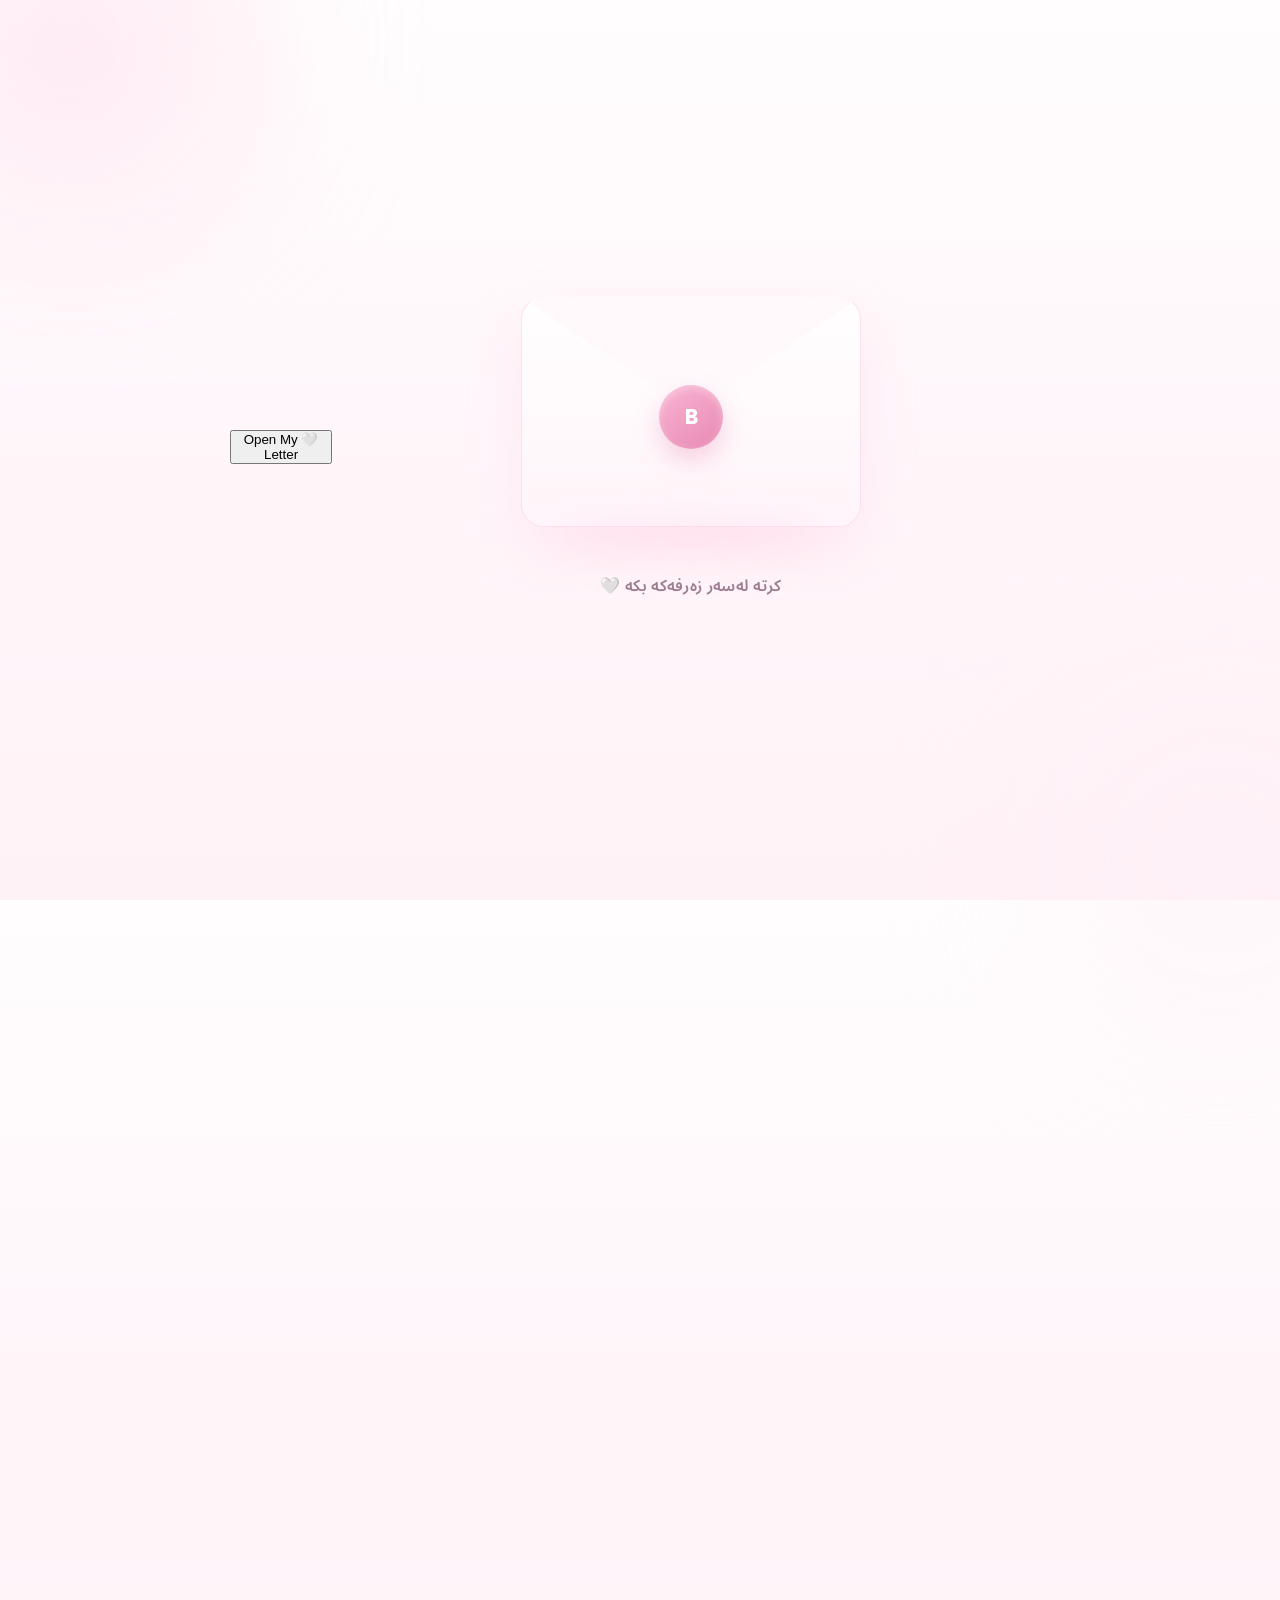
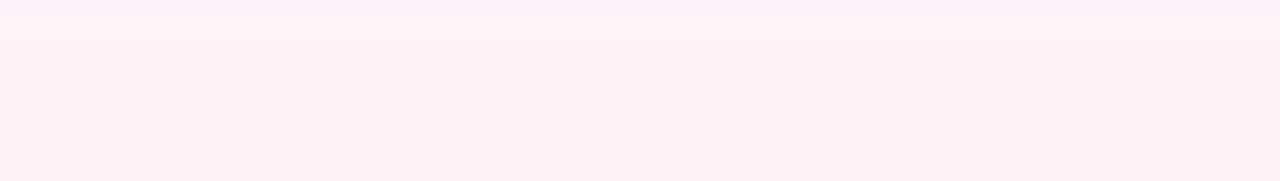
==== commit a485b19d: "Update letter.html" ====
--- a/letter.html
+++ b/letter.html
@@ -58,8 +58,42 @@
 
 <div class="paper-content">
   <p class="letter-paragraph">
-هەمیشە هەوڵت دەدا
-ڕۆژەکەم
+      <p class="letter-paragraph">
+سڵاو قژلولەکەم 🤍
+</p>
+
+<p class="letter-paragraph">
+ئەمن هەموو کات نازانم قسەی دڵم بکەم،
+بەڵام ئەوجارە هەوڵ دەدەم
+کەمێکیش بێت قسە بکەم.
+</p>
+
+<p class="letter-paragraph">
+ویستم تاقی بکەمەوە،
+چونکە ئەتۆ شایەنی ئەوەی
+بزانی چەندە مانات هەیە لام.
+</p>
+
+<p class="letter-paragraph">
+هێشتا یەکەمین ڕۆژم لە بیرە،
+کە لە سناپ قسەمان کرد.
+</p>
+
+<p class="letter-paragraph">
+لەو کاتە قەت نەهاتیتە پێش چاوم
+کە کەسێک کە هەرگیز لە ژیانی ڕاستیدا
+نەمدیتبوو،
+ببێتە بەنرخترین کەسی ژیانم.
+</p>
+
+<p class="letter-paragraph">
+یەکەم شت کە سەرنجی ڕاکێشام
+میهرەبانیت بوو،
+شێوازی گرنگیپێدانت،
+و شێوازی گوێگرتنت.
+</p>
+هەمیشە هەوڵت دەد
+ڕۆژەک
 تەنها کەمێکیش بێت
 باشتر بکەیت.
 </p>
